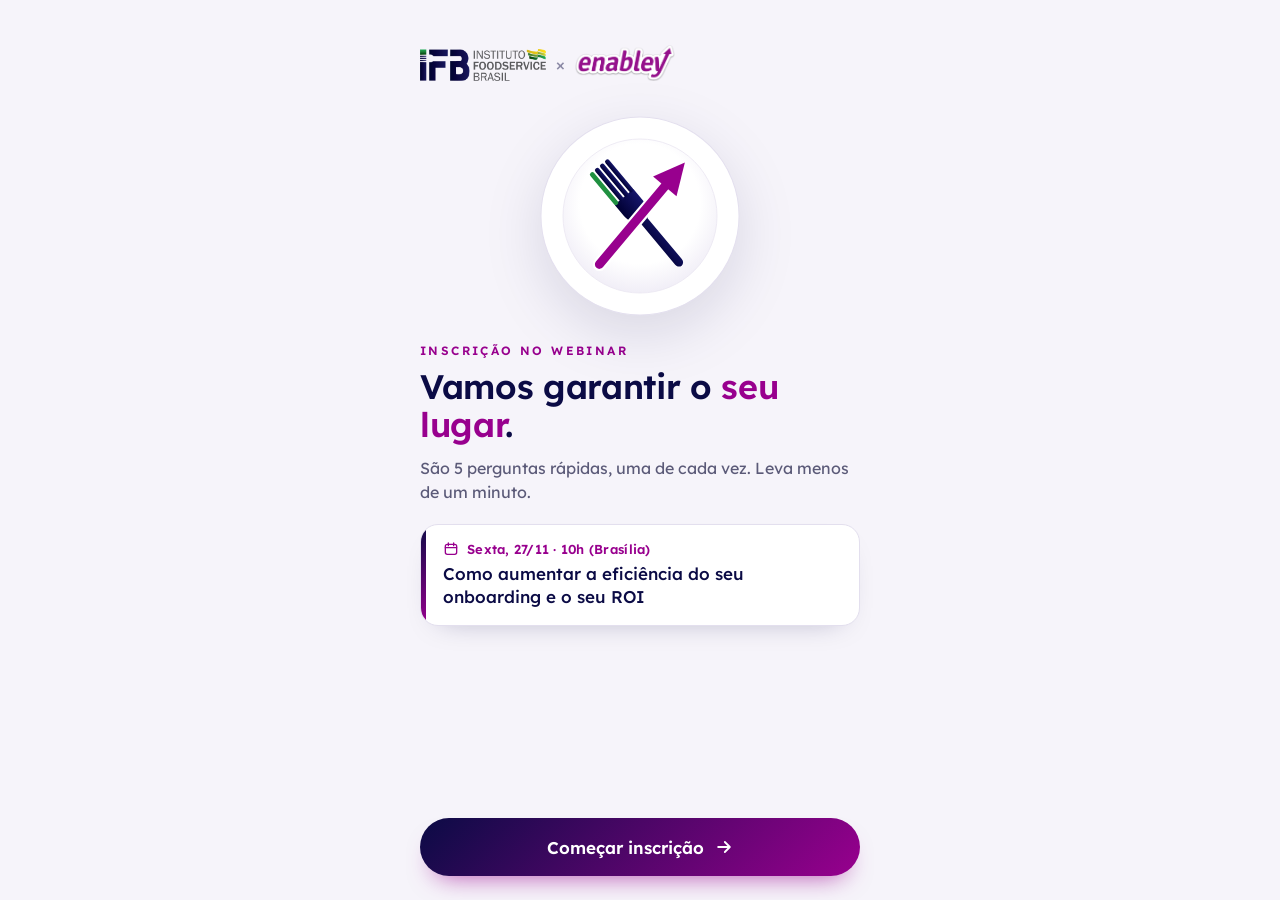
==== index.html @ d7c81a3e "Página de inscrição do webinar IFB × Enabley com painel de controle Inscrição em 5 perguntas para ce" ====
<!doctype html>
<html lang="pt-BR">
<head>
  <meta charset="utf-8">
  <meta name="viewport" content="width=device-width, initial-scale=1, viewport-fit=cover">
  <meta name="theme-color" content="#F6F4FA">
  <meta name="format-detection" content="telephone=no">
  <title>Inscrição no webinar · IFB × Enabley</title>
  <meta name="description" content="Inscreva-se no webinar de 27/11, às 10h: Como aumentar a eficiência do seu onboarding e o seu ROI.">
  <link rel="preload" href="assets/fontes/Lexend-Medium.ttf" as="font" type="font/ttf" crossorigin>
  <link rel="stylesheet" href="estilo.css">
</head>
<body>
  <!-- degradês usados pelos desenhos; fora das telas para não sumirem quando uma tela é escondida -->
  <svg class="defs" width="0" height="0" aria-hidden="true" focusable="false">
    <defs>
      <linearGradient id="gcabo" x1="0" y1="0" x2="1" y2="0"><stop offset="0" stop-color="#000033"/><stop offset="1" stop-color="#16166A"/></linearGradient>
      <radialGradient id="gprato" cx=".5" cy=".42" r=".6"><stop offset=".65" stop-color="#FFFFFF"/><stop offset="1" stop-color="#EFECF6"/></radialGradient>
    </defs>
  </svg>

  <main class="app">

    <header class="topo">
      <div class="marcas">
        <img class="logo-ifb" src="assets/logos/ifb-logo.png" alt="Instituto Foodservice Brasil">
        <span class="vezes" aria-hidden="true">×</span>
        <img class="logo-enabley" src="assets/logos/enabley-logo.png" alt="Enabley">
      </div>
      <div class="progresso" id="progresso" hidden>
        <button class="voltar" id="voltar" type="button" aria-label="Voltar">
          <svg viewBox="0 0 24 24" width="22" height="22" aria-hidden="true"><path d="M15 5l-7 7 7 7" fill="none" stroke="currentColor" stroke-width="2.2" stroke-linecap="round" stroke-linejoin="round"/></svg>
        </button>
        <div class="trilho" aria-hidden="true"><div class="barra" id="barra"></div></div>
        <span class="passo" id="passo">1 de 5</span>
      </div>
    </header>

    <!-- 1 · boas-vindas -->
    <section class="tela" id="tela-inicio">
      <div class="prato" aria-hidden="true">
        <!-- o garfo do IFB e a seta da Enabley cruzados sobre o prato, como na capa do deck -->
        <svg viewBox="0 0 1200 1200">
          <circle cx="600" cy="600" r="566" fill="#FFFFFF" stroke="#E3DFEE" stroke-width="6"/>
          <circle cx="600" cy="600" r="440" fill="url(#gprato)" stroke="#ECE9F3" stroke-width="5"/>
          <g class="garfo" transform="translate(600 600) rotate(-40) scale(.95)">
            <path d="M-74 -150 L74 -150 L74 -60 C74 -10 40 20 26 40 L26 360 C26 378 14 390 0 390 C-14 390 -26 378 -26 360 L-26 40 C-40 20 -74 -10 -74 -60 Z" fill="url(#gcabo)"/>
            <rect x="-74" y="-390" width="29" height="250" rx="14.5" fill="#209040"/>
            <rect x="-34.3" y="-390" width="29" height="250" rx="14.5" fill="url(#gcabo)"/>
            <rect x="5.3" y="-390" width="29" height="250" rx="14.5" fill="url(#gcabo)"/>
            <rect x="45" y="-390" width="29" height="250" rx="14.5" fill="url(#gcabo)"/>
          </g>
          <g class="seta" transform="translate(600 600) rotate(40) scale(.95)">
            <path d="M0 380 L0 -250" stroke="#FFFFFF" stroke-width="80" stroke-linecap="round"/>
            <path d="M0 -420 L-92 -232 L92 -232 Z" fill="#FFFFFF" stroke="#FFFFFF" stroke-width="28" stroke-linejoin="round"/>
            <path d="M0 380 L0 -250" stroke="#98008E" stroke-width="54" stroke-linecap="round"/>
            <path d="M0 -420 L-92 -232 L92 -232 Z" fill="#98008E"/>
          </g>
        </svg>
      </div>

      <p class="etiqueta">Inscrição no webinar</p>
      <h1 tabindex="-1">Vamos garantir o <span class="destaque">seu lugar</span>.</h1>
      <p class="texto">São 5 perguntas rápidas, uma de cada vez. Leva menos de um minuto.</p>

      <div class="evento">
        <p class="evento-data">
          <svg viewBox="0 0 24 24" width="16" height="16" aria-hidden="true"><rect x="3.5" y="5" width="17" height="15" rx="3" fill="none" stroke="currentColor" stroke-width="2"/><path d="M3.5 10h17M8 3v4M16 3v4" stroke="currentColor" stroke-width="2" stroke-linecap="round"/></svg>
          <span data-webinar="data"></span>
        </p>
        <p class="evento-titulo" data-webinar="titulo"></p>
      </div>

      <div class="rodape-acao">
        <button class="botao" id="comecar" type="button">
          Começar inscrição
          <svg viewBox="0 0 24 24" width="20" height="20" aria-hidden="true"><path d="M5 12h13M13 6l6 6-6 6" fill="none" stroke="currentColor" stroke-width="2.2" stroke-linecap="round" stroke-linejoin="round"/></svg>
        </button>
      </div>
    </section>

    <!-- 2 · as perguntas, uma por tela (montadas pelo app.js) -->
    <div id="perguntas"></div>

    <!-- 3 · enviando -->
    <section class="tela" id="tela-enviando" hidden>
      <div class="carregando" role="status">
        <span class="roda" aria-hidden="true"></span>
        <p>Confirmando sua inscrição…</p>
      </div>
    </section>

    <!-- 4 · obrigado -->
    <section class="tela" id="tela-fim" hidden>
      <div class="talheres" aria-hidden="true">
        <!-- o fecho do deck: o garfo e a seta viram talheres ao lado do prato -->
        <svg viewBox="0 0 1400 1200">
          <g transform="translate(150 600) scale(.78)">
            <path d="M-74 -150 L74 -150 L74 -60 C74 -10 40 20 26 40 L26 360 C26 378 14 390 0 390 C-14 390 -26 378 -26 360 L-26 40 C-40 20 -74 -10 -74 -60 Z" fill="url(#gcabo)"/>
            <rect x="-74" y="-390" width="29" height="250" rx="14.5" fill="#209040"/>
            <rect x="-34.3" y="-390" width="29" height="250" rx="14.5" fill="url(#gcabo)"/>
            <rect x="5.3" y="-390" width="29" height="250" rx="14.5" fill="url(#gcabo)"/>
            <rect x="45" y="-390" width="29" height="250" rx="14.5" fill="url(#gcabo)"/>
          </g>
          <circle cx="700" cy="600" r="470" fill="#FFFFFF" stroke="#E3DFEE" stroke-width="6"/>
          <circle cx="700" cy="600" r="360" fill="url(#gprato)" stroke="#ECE9F3" stroke-width="5"/>
          <path class="visto" d="M545 612 L655 722 L862 492" fill="none" stroke="#98008E" stroke-width="74" stroke-linecap="round" stroke-linejoin="round"/>
          <g transform="translate(1250 600) scale(.78)">
            <path d="M0 380 L0 -250" stroke="#FFFFFF" stroke-width="80" stroke-linecap="round"/>
            <path d="M0 -420 L-92 -232 L92 -232 Z" fill="#FFFFFF" stroke="#FFFFFF" stroke-width="28" stroke-linejoin="round"/>
            <path d="M0 380 L0 -250" stroke="#98008E" stroke-width="54" stroke-linecap="round"/>
            <path d="M0 -420 L-92 -232 L92 -232 Z" fill="#98008E"/>
          </g>
        </svg>
      </div>

      <p class="etiqueta">Inscrição confirmada</p>
      <h1 id="fim-titulo" tabindex="-1">Tudo certo!</h1>

      <div class="evento">
        <p class="evento-data">
          <svg viewBox="0 0 24 24" width="16" height="16" aria-hidden="true"><rect x="3.5" y="5" width="17" height="15" rx="3" fill="none" stroke="currentColor" stroke-width="2"/><path d="M3.5 10h17M8 3v4M16 3v4" stroke="currentColor" stroke-width="2" stroke-linecap="round"/></svg>
          <span data-webinar="data"></span>
        </p>
        <p class="evento-titulo" data-webinar="titulo"></p>
        <button class="botao-linha" id="agenda" type="button">
          <svg viewBox="0 0 24 24" width="18" height="18" aria-hidden="true"><rect x="3.5" y="5" width="17" height="15" rx="3" fill="none" stroke="currentColor" stroke-width="2"/><path d="M3.5 10h17M8 3v4M16 3v4M12 13v5M9.5 15.5h5" stroke="currentColor" stroke-width="2" stroke-linecap="round"/></svg>
          Adicionar à agenda
        </button>
      </div>

      <details class="teste" id="painel-teste" hidden>
        <summary>Modo de teste: ver os dados que seriam enviados</summary>
        <p>Sem backend: nenhum e-mail foi enviado de verdade. Os dados ficam só neste navegador.</p>
        <pre id="dados-teste"></pre>
        <button class="botao-linha" id="reiniciar" type="button">Fazer outra inscrição</button>
      </details>
    </section>

  </main>

  <!-- escolha do app de agenda (o app.js preenche as opções na ordem do aparelho) -->
  <dialog class="folha" id="folha-agenda" aria-labelledby="folha-titulo">
    <div class="folha-corpo">
      <span class="folha-alca" aria-hidden="true"></span>
      <p class="folha-titulo" id="folha-titulo">Adicionar à agenda</p>
      <p class="folha-texto">Escolha o seu app. O link do webinar no Teams já vai junto no evento.</p>
      <div class="folha-opcoes" id="opcoes-agenda"></div>
      <button class="link" id="copiar-teams" type="button">Copiar só o link do webinar</button>
      <p class="nota" id="nota-copia" hidden aria-live="polite"></p>
      <button class="botao-linha" id="fechar-agenda" type="button">Cancelar</button>
    </div>
  </dialog>

  <script src="planilha.js"></script>
  <script src="evento.js"></script>
  <script src="app.js"></script>
</body>
</html>
---- estilo.css ----
/* Inscrição no webinar · IFB × Enabley
 * Paleta B (clara) e Lexend, as mesmas do deck do IFB (padrao.json do projeto ifb-webinar-company-brain).
 * Erro e acerto vêm do Enabley Design System (--enb-error, --enb-success).
 */

@font-face { font-family: "Lexend"; src: url("assets/fontes/Lexend-Regular.ttf") format("truetype"); font-weight: 400; font-display: swap; }
@font-face { font-family: "Lexend"; src: url("assets/fontes/Lexend-Medium.ttf") format("truetype"); font-weight: 500; font-display: swap; }
@font-face { font-family: "Lexend"; src: url("assets/fontes/Lexend-SemiBold.ttf") format("truetype"); font-weight: 600; font-display: swap; }

:root {
  color-scheme: light;
  --fundo: #F6F4FA;
  --ind: #0B0B45;
  --mag: #98008E;
  --t2: #5B5A78;
  --t3: #8C8AA6;
  --borda: #E3DFEE;
  --mag-claro: #F5E6F4;
  --ind-claro: #ECEBF5;
  --branco: #FFFFFF;
  --ponte: linear-gradient(135deg, #0B0B45 0%, #98008E 100%);
  --erro: #D92D43;
  --erro-claro: #FCE9EC;
  --ok: #00A33D;
  --ease: cubic-bezier(.2, 0, 0, 1);
}

* { box-sizing: border-box; }
html { -webkit-text-size-adjust: 100%; }

body {
  margin: 0;
  background: var(--fundo);
  color: var(--ind);
  font-family: "Lexend", system-ui, -apple-system, "Segoe UI", sans-serif;
  -webkit-font-smoothing: antialiased;
  -webkit-tap-highlight-color: transparent;
}

.defs { position: absolute; width: 0; height: 0; overflow: hidden; }

button { font-family: inherit; cursor: pointer; }

.app {
  min-height: 100vh;
  min-height: 100dvh;
  max-width: 480px;
  margin: 0 auto;
  display: flex;
  flex-direction: column;
  padding: calc(env(safe-area-inset-top) + 18px) 20px calc(env(safe-area-inset-bottom) + 20px);
}

/* ── topo ─────────────────────────────────────────── */

.topo { flex: none; }

.marcas { display: flex; align-items: center; gap: 10px; }
.logo-ifb { height: 32px; width: auto; display: block; }
.logo-enabley { height: 36px; width: auto; display: block; margin-top: -3px; }
.vezes { color: var(--t3); font-size: 18px; line-height: 1; }

.progresso { display: flex; align-items: center; gap: 12px; margin-top: 20px; }
.progresso[hidden] { display: none; }

.voltar {
  flex: none;
  width: 42px; height: 42px;
  border-radius: 50%;
  border: 1.5px solid var(--borda);
  background: var(--branco);
  color: var(--ind);
  display: grid; place-items: center;
  padding: 0;
}
.voltar:active { background: var(--ind-claro); }

.trilho { flex: 1; height: 6px; border-radius: 3px; background: var(--ind-claro); overflow: hidden; }
.barra { height: 100%; width: 0; background: var(--ponte); border-radius: inherit; transition: width .45s var(--ease); }
.passo { font-size: 13px; font-weight: 500; color: var(--t2); white-space: nowrap; font-variant-numeric: tabular-nums; }

/* ── telas ────────────────────────────────────────── */

.tela { flex: 1; display: flex; flex-direction: column; padding-top: 26px; }
.tela[hidden] { display: none; }

.entra { animation: entra .4s var(--ease) both; }
.entra-volta { animation: entra-volta .4s var(--ease) both; }
@keyframes entra { from { opacity: 0; transform: translateX(28px); } to { opacity: 1; transform: none; } }
@keyframes entra-volta { from { opacity: 0; transform: translateX(-28px); } to { opacity: 1; transform: none; } }

h1 {
  font-size: clamp(28px, 8.2vw, 34px);
  line-height: 1.12;
  font-weight: 600;
  letter-spacing: -.01em;
  margin: 0 0 12px;
  color: var(--ind);
  outline: none;
}
.destaque { color: var(--mag); }

.etiqueta {
  font-size: 12px;
  font-weight: 600;
  letter-spacing: .2em;
  text-transform: uppercase;
  color: var(--mag);
  margin: 0 0 10px;
}

.texto { font-size: 16px; line-height: 1.5; color: var(--t2); margin: 0 0 20px; }
.texto strong { color: var(--ind); font-weight: 600; overflow-wrap: anywhere; }

/* prato da capa */
.prato {
  width: min(52vw, 210px);
  align-self: center;
  margin: 4px 0 22px;
  filter: drop-shadow(0 18px 28px rgba(11, 11, 69, .12));
}
.prato svg, .talheres svg { display: block; width: 100%; height: auto; }
.tela.entra .prato { animation: pousa .7s var(--ease) both; }
@keyframes pousa { from { opacity: 0; transform: scale(.85) rotate(-8deg); } to { opacity: 1; transform: none; } }

/* cartão do evento */
.evento {
  position: relative;
  overflow: hidden;
  background: var(--branco);
  border: 1px solid var(--borda);
  border-radius: 18px;
  padding: 16px 18px 16px 22px;
  box-shadow: 0 12px 30px -20px rgba(11, 11, 69, .35);
}
.evento::before { content: ""; position: absolute; left: 0; top: 0; bottom: 0; width: 5px; background: var(--ponte); }
.evento-data {
  display: flex; align-items: center; gap: 8px;
  font-size: 13px; font-weight: 600; letter-spacing: .02em;
  color: var(--mag);
  margin: 0 0 6px;
}
.evento-titulo { font-size: 17px; line-height: 1.35; font-weight: 500; color: var(--ind); margin: 0; }
.evento .botao-linha { margin-top: 14px; }

/* ── botões ───────────────────────────────────────── */

.rodape-acao {
  margin-top: auto;
  position: sticky;
  bottom: 0;
  padding-top: 28px;
  padding-bottom: 4px;
  background: linear-gradient(to bottom, rgba(246, 244, 250, 0), var(--fundo) 40%);
}

.botao {
  width: 100%;
  height: 58px;
  border: 0;
  border-radius: 999px;
  background: var(--ponte);
  color: var(--branco);
  font-size: 17px;
  font-weight: 600;
  display: flex; align-items: center; justify-content: center; gap: 10px;
  box-shadow: 0 14px 26px -14px rgba(152, 0, 142, .7);
  transition: transform .15s var(--ease), opacity .2s var(--ease), box-shadow .2s var(--ease);
}
.botao:active { transform: scale(.98); }
.botao[aria-disabled="true"] { opacity: .38; box-shadow: none; }
.botao:focus-visible, .botao-linha:focus-visible, .voltar:focus-visible, .link:focus-visible {
  outline: 3px solid var(--mag);
  outline-offset: 3px;
}

.botao-linha {
  width: 100%;
  height: 50px;
  border-radius: 999px;
  border: 1.5px solid var(--mag);
  background: var(--branco);
  color: var(--mag);
  font-size: 15px;
  font-weight: 600;
  display: flex; align-items: center; justify-content: center; gap: 8px;
}
.botao-linha:active { background: var(--mag-claro); }
.botao-linha:disabled { border-color: var(--borda); color: var(--t3); }

.link {
  display: block;
  margin: 12px auto 0;
  padding: 8px;
  border: 0;
  background: none;
  color: var(--t2);
  font-size: 14px;
  font-weight: 500;
  text-decoration: underline;
  text-underline-offset: 3px;
}

/* ── perguntas ────────────────────────────────────── */

.pergunta-titulo {
  display: block;
  font-size: clamp(24px, 7vw, 28px);
  line-height: 1.2;
  font-weight: 600;
  color: var(--ind);
  margin: 0 0 8px;
}
.ajuda { font-size: 15px; line-height: 1.45; color: var(--t2); margin: 0 0 22px; }

.campo {
  position: relative;
  display: flex;
  align-items: center;
  background: var(--branco);
  border: 1.5px solid var(--borda);
  border-radius: 16px;
  transition: border-color .15s var(--ease), box-shadow .15s var(--ease);
}
.campo:focus-within { border-color: var(--mag); box-shadow: 0 0 0 4px var(--mag-claro); }
.campo.com-erro { border-color: var(--erro); box-shadow: 0 0 0 4px var(--erro-claro); }

.campo input {
  flex: 1;
  min-width: 0;
  height: 62px;
  border: 0;
  border-radius: 16px;
  background: transparent;
  padding: 0 50px 0 18px;
  font-family: inherit;
  font-size: 20px;            /* 16px ou mais: o iPhone não dá zoom ao focar */
  font-weight: 500;
  color: var(--ind);
  outline: none;
}
.campo input::placeholder { color: #B9B6CC; font-weight: 400; }
.campo.tem-prefixo input { padding-left: 8px; letter-spacing: .02em; }
.prefixo { padding-left: 18px; font-size: 20px; font-weight: 500; color: var(--t3); }

.certo {
  position: absolute;
  right: 16px;
  width: 26px; height: 26px;
  color: var(--ok);
  opacity: 0;
  transform: scale(.5);
  transition: opacity .2s var(--ease), transform .25s var(--ease);
  pointer-events: none;
}
.campo.valido .certo { opacity: 1; transform: none; }

.erro { min-height: 22px; margin: 10px 2px 0; font-size: 14px; line-height: 1.4; font-weight: 500; color: var(--erro); }
.erro.aviso { color: var(--t2); }

.pergunta .botao { margin-top: 16px; }

.consentimento { font-size: 12.5px; line-height: 1.45; color: var(--t3); margin: 14px 2px 0; }

/* campo-isca contra robôs: fora da tela, invisível para pessoas */
.isca { position: absolute; left: -9999px; top: auto; width: 1px; height: 1px; overflow: hidden; }

.treme { animation: treme .4s var(--ease); }
@keyframes treme {
  20% { transform: translateX(-8px); }
  40% { transform: translateX(7px); }
  60% { transform: translateX(-5px); }
  80% { transform: translateX(3px); }
}

/* ── enviando ─────────────────────────────────────── */

.carregando { margin: auto; text-align: center; color: var(--t2); font-size: 16px; }
.roda {
  display: block;
  width: 54px; height: 54px;
  margin: 0 auto 18px;
  border-radius: 50%;
  background: conic-gradient(from 0deg, rgba(152, 0, 142, 0), var(--mag));
  -webkit-mask: radial-gradient(farthest-side, transparent calc(100% - 6px), #000 calc(100% - 5px));
          mask: radial-gradient(farthest-side, transparent calc(100% - 6px), #000 calc(100% - 5px));
  animation: gira .9s linear infinite;
}
@keyframes gira { to { transform: rotate(360deg); } }

/* ── obrigado ─────────────────────────────────────── */

.talheres { width: min(52vw, 210px); align-self: center; margin: 0 0 16px; filter: drop-shadow(0 18px 28px rgba(11, 11, 69, .12)); }
.talheres .visto { stroke-dasharray: 520; stroke-dashoffset: 520; }
.tela.entra .talheres .visto { animation: risca .6s .25s var(--ease) forwards; }
@keyframes risca { to { stroke-dashoffset: 0; } }
#fim-titulo { margin-bottom: 22px; }

.nota { font-size: 14px !important; color: var(--ok) !important; font-weight: 500; text-align: center; margin: 12px 0 0 !important; }
.nota[hidden] { display: none; }

.teste {
  margin-top: 22px;
  border: 1px dashed var(--t3);
  border-radius: 14px;
  padding: 12px 14px;
  font-size: 13px;
  color: var(--t2);
}
.teste[hidden] { display: none; }
.teste summary { font-weight: 600; cursor: pointer; }
.teste pre {
  white-space: pre-wrap;
  word-break: break-word;
  font-size: 12px;
  line-height: 1.45;
  background: var(--branco);
  border-radius: 10px;
  padding: 10px;
  margin: 10px 0 12px;
}

/* ── folha da agenda ─────────────────────────────── */

.folha {
  width: 100%;
  max-width: 480px;
  max-height: 92dvh;
  margin: auto auto 0;
  padding: 0;
  border: 0;
  border-radius: 24px 24px 0 0;
  background: var(--branco);
  color: var(--ind);
  box-shadow: 0 -10px 40px rgba(11, 11, 69, .18);
}
.folha::backdrop { background: rgba(11, 11, 69, .45); }
.folha[open] { animation: sobe .32s var(--ease) both; }
@keyframes sobe { from { transform: translateY(40px); opacity: 0; } to { transform: none; opacity: 1; } }

.folha-corpo { padding: 10px 20px calc(env(safe-area-inset-bottom) + 18px); }
.folha-alca { display: block; width: 40px; height: 5px; border-radius: 3px; background: var(--borda); margin: 0 auto 16px; }
.folha-titulo { font-size: 20px; font-weight: 600; margin: 0 0 6px; }
.folha-texto { font-size: 14px; line-height: 1.45; color: var(--t2); margin: 0 0 16px; }

.folha-opcoes { display: grid; gap: 10px; }
.app-agenda {
  display: flex;
  align-items: center;
  gap: 14px;
  min-height: 64px;
  padding: 10px 14px;
  border: 1.5px solid var(--borda);
  border-radius: 16px;
  background: var(--fundo);
  color: var(--ind);
  text-decoration: none;
}
.app-agenda:active { transform: scale(.99); }
.app-agenda:focus-visible { outline: 3px solid var(--mag); outline-offset: 2px; }
.app-icone { flex: none; width: 40px; height: 40px; border-radius: 12px; display: grid; place-items: center; background: var(--branco); color: var(--mag); }
.app-icone img { width: 30px; height: 30px; object-fit: contain; }
.app-texto { flex: 1; min-width: 0; display: grid; gap: 2px; }
.app-nome { font-size: 16px; font-weight: 600; }
.app-sub { font-size: 13px; color: var(--t2); }
.folha .botao-linha { margin-top: 12px; border-color: var(--borda); color: var(--t2); }

@media (min-width: 700px) {
  .folha { margin: auto; border-radius: 24px; }
}

@media (min-width: 700px) {
  .app { padding-top: 48px; }
}

@media (prefers-reduced-motion: reduce) {
  *, *::before, *::after { animation-duration: .001ms !important; animation-delay: 0s !important; transition-duration: .001ms !important; }
  .talheres .visto { stroke-dashoffset: 0; }
}
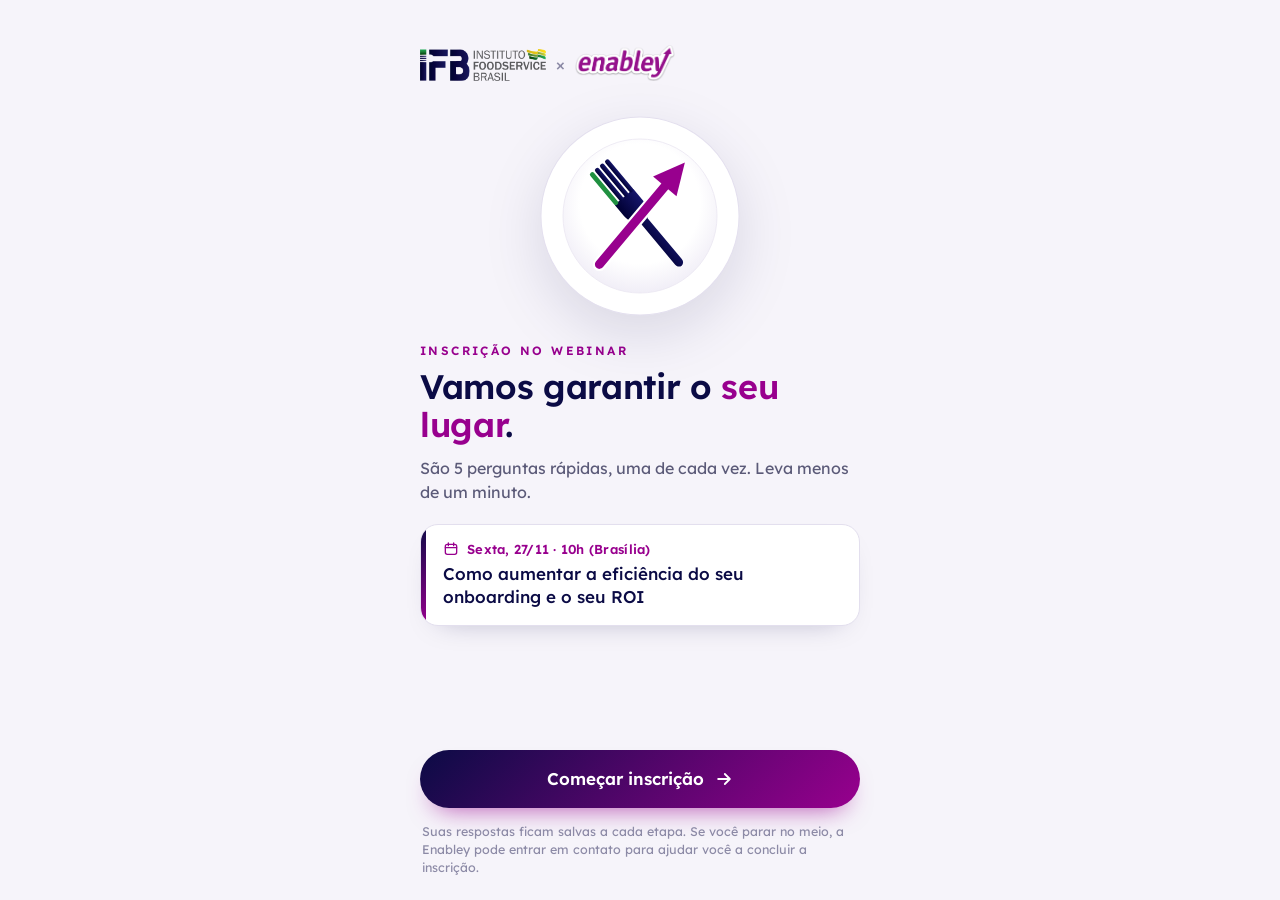
==== commit e80cc5a1: "Guarda quem para no meio da inscrição A cada etapa a página salva até onde a pessoa chegou (aba Não " ====
--- a/index.html
+++ b/index.html
@@ -76,6 +76,7 @@
           Começar inscrição
           <svg viewBox="0 0 24 24" width="20" height="20" aria-hidden="true"><path d="M5 12h13M13 6l6 6-6 6" fill="none" stroke="currentColor" stroke-width="2.2" stroke-linecap="round" stroke-linejoin="round"/></svg>
         </button>
+        <p class="consentimento">Suas respostas ficam salvas a cada etapa. Se você parar no meio, a Enabley pode entrar em contato para ajudar você a concluir a inscrição.</p>
       </div>
     </section>
 
